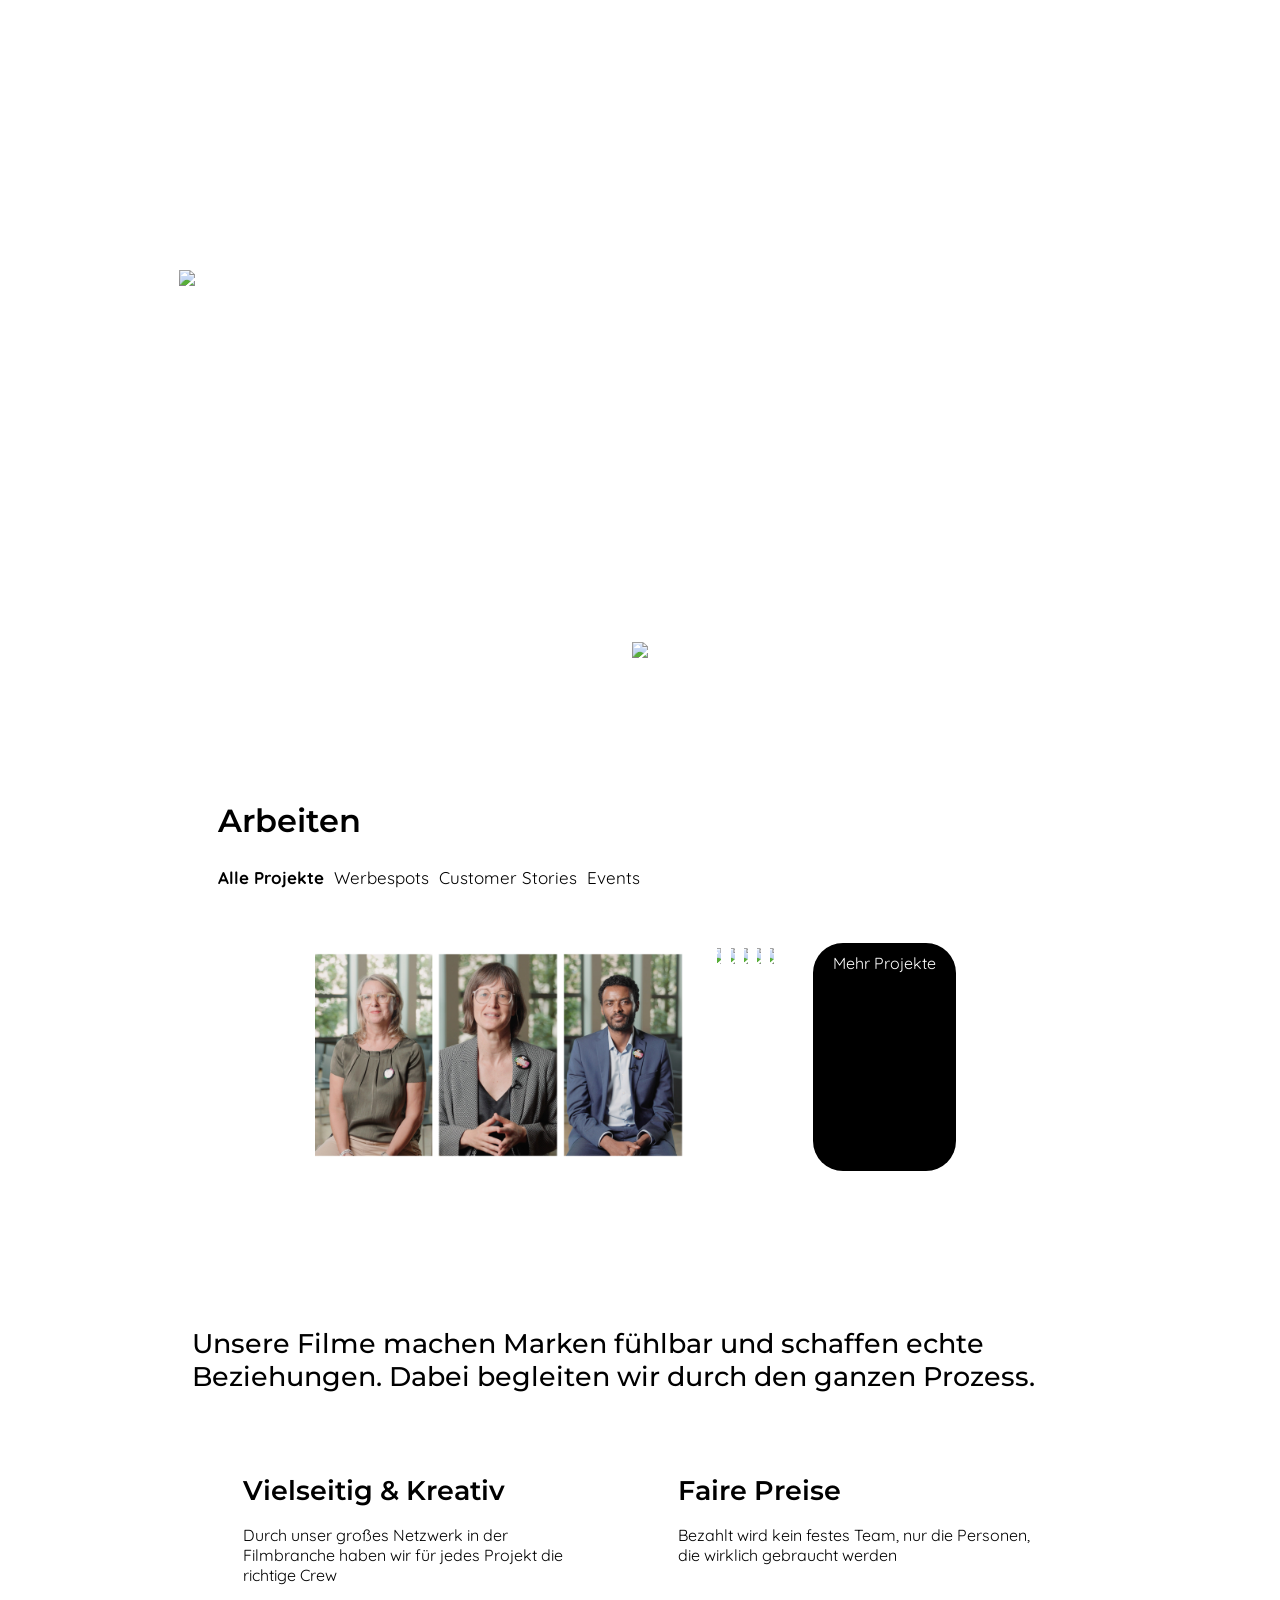
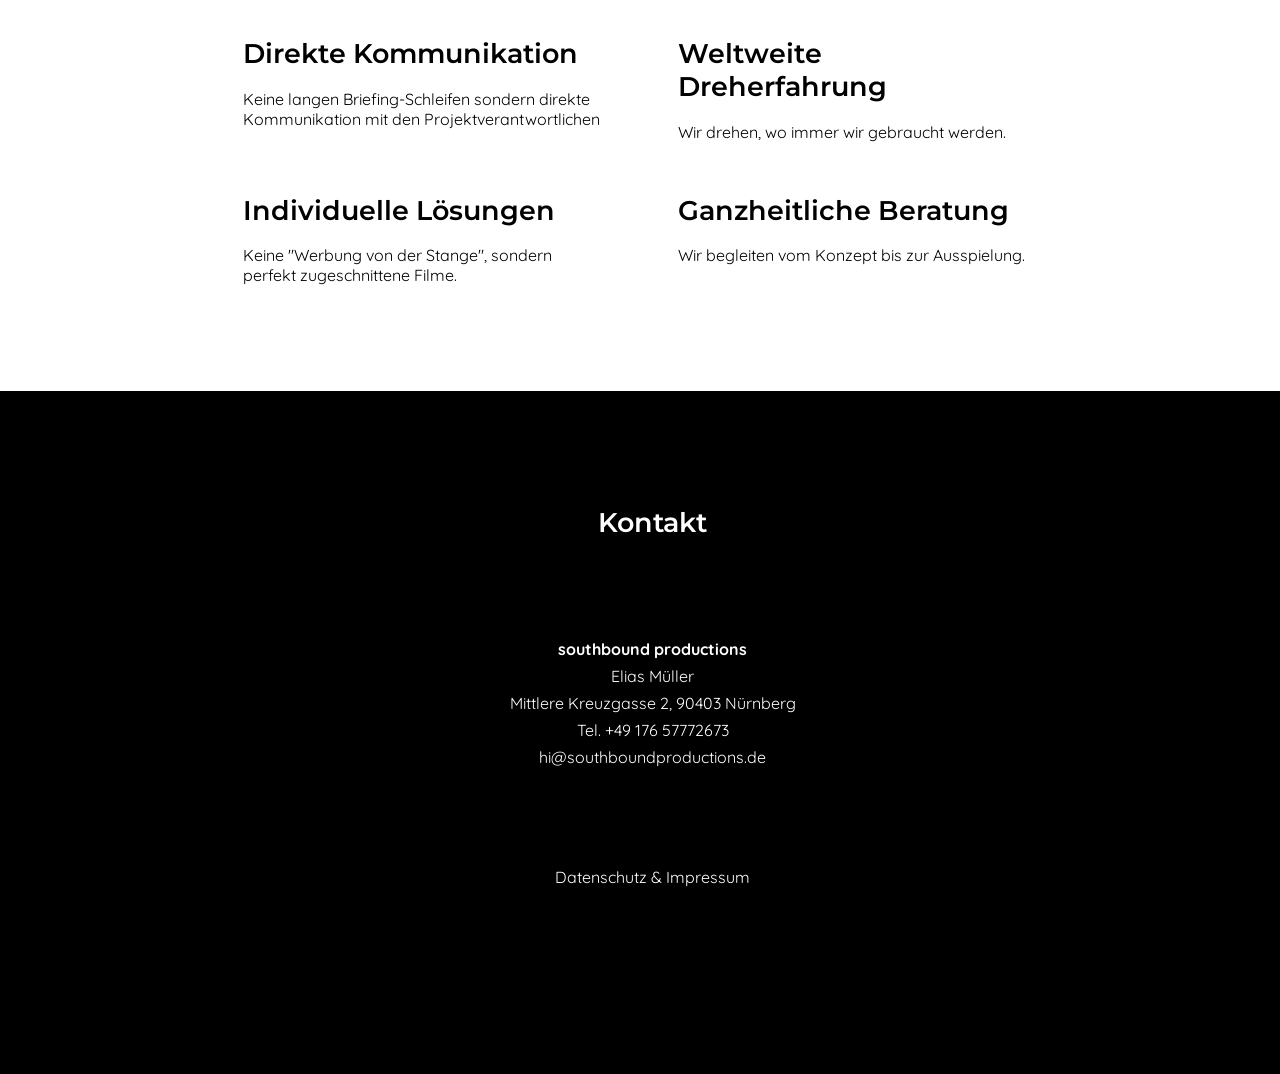
==== index.html @ 2eaac45c "Add files via upload" ====
<!DOCTYPE html>
<html>

<head>
	<meta charset="utf-8">
    <meta name="viewport" content="width=device-width, initial-scale=1.0">
    
	<title>southbound productions</title>
    
    <link rel="icon" href="logoschwarz.png">
    
    <link rel="preconnect" href="https://fonts.googleapis.com">
    <link rel="preconnect" href="https://fonts.gstatic.com" crossorigin>
    <link href="https://fonts.googleapis.com/css2?family=Lato:ital,wght@0,100;0,300;0,400;0,700;0,900;1,100;1,300;1,400;1,700;1,900&display=swap" rel="stylesheet">
    
    <link rel="preconnect" href="https://fonts.googleapis.com">
    <link rel="preconnect" href="https://fonts.gstatic.com" crossorigin>
    <link href="https://fonts.googleapis.com/css2?family=Quicksand:wght@300;400;500;600;700&display=swap" rel="stylesheet">
    
    <link rel="preconnect" href="https://fonts.googleapis.com">
    <link rel="preconnect" href="https://fonts.gstatic.com" crossorigin>
    <link href="https://fonts.googleapis.com/css2?family=Montserrat:ital,wght@0,100;0,200;0,300;0,400;0,500;0,600;0,700;0,800;0,900;1,100;1,200;1,300;1,400;1,500;1,600;1,700;1,800;1,900&display=swap" rel="stylesheet">
    
	<link rel="stylesheet" href="style4.css">

</head>

<body>
    <video autoplay muted loop playsinline poster="video-poster.jpg" id="myVideo">
        <source src="showreel_website_2025_V2.mp4" type="video/mp4">
    </video>
    <img src="southbound-logo-horizontal_w_bg_t.png" id="logo">
    <div class="claim"><h1 class="claim1">Wir machen keine Werbung.</h1><h1 class="claim2">Wir verbinden.</h1></div>
    <a href="#scrollto">
        <div class="scrolldown">
            <p4>Scroll down</p4>
<!--        
            <video autoplay muted loop id="pfeil">
                <source src="pfeil_animation.mov" type="video/mov">
            </video>
-->     <div class="pfeilcontainer">
            <img src="pfeil.png" id="pfeil">
        </div>
        </div>
    </a>
<!--
    <div class="navigation">

            <p1>About</p1> 

            <p2>Work</p2>

            <p2>Blog</p2> 

            <p3>Contact</p3>
    </div>
-->

    <div class="box">
          <div class="website-content" id="scrollto">
<!--        <div class="claimextended">
            <h1 class="intro1">Wir glauben an Bilder, die etwas auslösen. An Filme, die nicht erklären, sondern spürbar machen, was eine Marke besonders macht.</h1>
            <h1 class="intro2">Keine grellen Werbeversprechen – sondern ehrliches Storytelling. Reduziert. Klar. Emotional.</h1>
        </div>-->
<!--        <div class="about">
            <h1>Über Mich </h1>
            <div class="anfangsbild">
                <img src="me--5.jpg" id="ich-anfang">
            </div>
            <div class="vorstellung">
                <img src="me.jpg" id="ich1">
                <img src="me-2.jpg" id="ich2">
                <img src="me-3.jpg" id="ich3">
                <img src="me-4.jpg" id="ich4">
                <img src="me-5.jpg" id="ich5">
                <img src="me-6.jpg" id="ich6">
                <img src="me-7.jpg" id="ich7">
                <img src="me--2.jpg" id="ich-2">
                <img src="me--3.jpg" id="ich-3">
                <img src="me--4.jpg" id="ich-4">
                <img src="me--5.jpg" id="ich-5">
                <div class="vorstellungstext">
                    <p20>Hi, ich bin Elias! </p20>
                    <!--<p>Ich bin ein freiberuflicher Kameramann und Filmproduzent aus dem Raum Nürnberg und studiere aktuell Film an der TH Nürnberg Fakultät Design.</p>
                    <p20>Ich bin Filmstudent an der Fakultät Design der TH Nürnberg. Dort studiere ich aktuell im fünften Semester und habe neben Film auch die Fächer Cast (Webcontent), Fotografie, Typografie und Interaktionsdesign belegt.</p20>
                    <p20>Neben einigen Kino- und Fernsehfilmen war ich bereits an vielen Werbefilmproduktionen und an einem Dokumentarfilm als Kameramann, Cutter und Produzent tätig.</p20>
                    <!--<p>Wenn du mehr über mich wissen willst, lies doch <a href="blog.html"><em>meinen Blog!</em></a></p>
                </div>

            </div>
        </div>-->
        <div class="work">
            <h1>Arbeiten</h1>
        </div>
        <div class="navconatiner">
            <div class="worknav">
                <div class="worklink"> <a href="index_more.html#scrollto"><em>Alle Projekte</em></a> </div>
                <div class="worklink"> <a href="index_werbefilm.html#scrollto">Werbespots</a> </div>
                <div class="worklink"> <a href="index_dokumentarfilm.html#scrollto">Customer Stories</a> </div>
                <div class="worklink"> <a href="index_spielfilm.html#scrollto">Events</a> </div>
            </div>
        </div>
        <div class="workwer" id="gohere">
            <a href="subpage_ihkwahlspot.html" id="tile">
                <figure class="figurefx pushup">
                    <img src="ihk1.jpg" id="thumbnail">
                    <figcaption>IHK Wahlspot 2024</figcaption>
                </figure>
            </a>
            <a href="subpage_ironman2022.html" id="tile">
                <figure class="figurefx pushup">
                    <img src="imc2.jpg" id="thumbnail">
                    <figcaption>Ironman Triathlon</figcaption>
                </figure>
            </a>
            <a href="subpage_minibar.html" id="tile">
                <figure class="figurefx pushup">
                    <img src="minibar-erlangen-cover.jpg" id="thumbnail">
                    <figcaption>Minibar Erlangen</figcaption>
                </figure>
            </a>
            <!--<a href="subpage_dreischuesse.html" id="tile">
                <figure class="figurefx pushup">
                    <img src="3s-still-02.jpg" id="thumbnail">
                    <figcaption>Hexagon Maestro Launch</figcaption>
                </figure>
            </a>-->
            <a href="subpage_gridlessnairobi.html" id="tile">
                <figure class="figurefx pushup">
                    <img src="gn5.jpg" id="thumbnail">
                    <figcaption>Stillmark - Gridless Nairobi</figcaption>
                </figure>
            </a>
            <a href="subpage_pax8.html" id="tile">
                <figure class="figurefx pushup">
                    <img src="pbb4.jpg" id="thumbnail">
                    <figcaption>Pax8 Beyond</figcaption>
                </figure>
            </a>
            <a href="subpage_marathonfrankfurt.html" id="tile">
                <figure class="figurefx pushup">
                    <img src="fra-01.jpg" id="thumbnail">
                    <figcaption>Marathon Frankfurt</figcaption>
                </figure>
            </a>
            <a href="index_more.html#more" id="morework">
                <p20>Mehr Projekte</p20>
        
        </a>
            <!--<a href="subpage_kfz.html" id="tile">
                <figure class="figurefx pushup">
                    <img src="Kfz_04.jpg" id="thumbnail">
                    <figcaption>Markus Sinka KFZ</figcaption>
                </figure>
            </a>
            <a href="subpage_bosch.html" id="tile">
                <figure class="figurefx pushup">
                    <img src="pcq2.jpg" id="thumbnail">
                    <figcaption>Bosch - Welcome Home</figcaption>
                </figure>
            </a>
            <a href="subpage_dell.html" id="tile">
                <figure class="figurefx pushup">
                    <img src="ihk1.jpg" id="thumbnail">
                    <figcaption>DELL Technologies</figcaption>
                </figure>
            </a>
            <a href="subpage_vossloh.html" id="tile">
                <figure class="figurefx pushup">
                    <img src="mfs1.jpg" id="thumbnail">
                    <figcaption>Vossloh x FTIA</figcaption>
                </figure>
            </a>-->
        </div>
        <h1 class="intro1">Unsere Filme machen Marken fühlbar und schaffen echte Beziehungen. Dabei begleiten wir durch den ganzen Prozess.</h1>
        <div class=vorteile>
            <div class="vorteil">
                <h1 class="vorteilheader">Vielseitig & Kreativ</h1>
                <p class="vorteiltext">Durch unser großes Netzwerk in der Filmbranche haben wir für jedes Projekt die richtige Crew</p>
            </div>
            <div class="vorteil">
                <h1 class="vorteilheader">Faire Preise</h1>
                <p class="vorteiltext">Bezahlt wird kein festes Team, nur die Personen, die wirklich gebraucht werden</p>
            </div>
            <div class="vorteil">
                <h1 class="vorteilheader">Direkte Kommunikation</h1>
                <p class="vorteiltext">Keine langen Briefing-Schleifen sondern direkte Kommunikation mit den Projektverantwortlichen</p>
            </div>
            <div class="vorteil">
                <h1 class="vorteilheader">Weltweite Dreherfahrung</h1>
                <p class="vorteiltext">Wir drehen, wo immer wir gebraucht werden.</p>
            </div>
            <div class="vorteil">
                <h1 class="vorteilheader">Individuelle Lösungen</h1>
                <p class="vorteiltext">Keine "Werbung von der Stange", sondern perfekt zugeschnittene Filme.</p>
            </div>
            <div class="vorteil">
                <h1 class="vorteilheader">Ganzheitliche Beratung</h1>
                <p class="vorteiltext">Wir begleiten vom Konzept bis zur Ausspielung.</p>
            </div>
        </div>


    <!--<div class="about">
            <h1>Über Mich </h1>
            <div class="anfangsbild">
                <img src="me--5.jpg" id="ich-anfang">
            </div>
            <div class="vorstellung">
                <img src="me.jpg" id="ich1">
                <img src="me-2.jpg" id="ich2">
                <img src="me-3.jpg" id="ich3">
                <img src="me-4.jpg" id="ich4">
                <img src="me-5.jpg" id="ich5">
                <img src="me-6.jpg" id="ich6">
                <img src="me-7.jpg" id="ich7">
                <img src="me--2.jpg" id="ich-2">
                <img src="me--3.jpg" id="ich-3">
                <img src="me--4.jpg" id="ich-4">
                <img src="me--5.jpg" id="ich-5">
                <div class="vorstellungstext">
                    <p20>Hi, ich bin Elias! </p20>
                    <p>Ich bin Kameramann und Produzent – und vor allem jemand, der Geschichten in Bildern sucht. Seit etwa sieben Jahren arbeite ich an Projekten unterschiedlichster Größe. 
                    <p>Was mich dabei besonders fasziniert, ist der Blick für das Ganze: Ein Bild, so schön es auch sein mag, bleibt wirkungslos, wenn es nicht im Zusammenspiel mit Licht, Ton und Produktion aufgeht. Meine Arbeit ist daher stets von dem Anspruch getragen, all diese Elemente zu einem stimmigen Ganzen zu verbinden – ob im Werbefilm, im Musikvideo oder in einer szenischen oder dokumentarischen Erzählung.</p>
                    <!--<p20>Neben einigen Kino- und Fernsehfilmen war ich bereits an vielen Werbefilmproduktionen und an einem Dokumentarfilm als Kameramann, Cutter und Produzent tätig.</p20>
                    <p>Wenn du mehr über mich wissen willst, lies doch <a href="blog.html"><em>meinen Blog!</em></a></p>
                </div>

            </div>
        </div>-->
    </div>
<footer>
<div class="contact">
    <div class="contactheader">
    <h8>Kontakt</h8>
    </div>
    <div class="address">
 <!--   <h2>Adresse</h2> -->
        <p6><em>southbound productions</em></p6>
        <p7>Elias Müller</p7>
        <p7>Mittlere Kreuzgasse 2, 90403 Nürnberg</p7>
        <a href="tel:+49 176 57772673" id="mailto">Tel. +49 176 57772673</a>
        <a href="mailto:hi@southboundproductions.de" id="mailto">hi@southboundproductions.de</a>
    </div>
    <div class="address">
        <a href="subpage_impressumdatenschutz.html" id="mailto">Datenschutz & Impressum</a>
    </div>
</div>
</footer>
</body>
</html>
---- style4.css ----
html {
    scroll-behavior: smooth;
}





/*Allgemeine Regeln*/


.website-content {
    background-color: white;
    font-family: 'Quicksand', sans-serif;
    color: black;
    padding: 0px;
    padding-bottom: 0px;
}

@media screen and (max-width: 425px){
    .website-content {
        background-color: white;
        max-width:95vw;
        margin-left: auto;
        margin-right: auto;
    }
    #ich1 {
    max-width: 0%;
    margin-right: 0vh;
}
    #ich2 {
    max-width: 0%;
    margin-right: 0vh;
}
    #ich3 {
    max-width: 0%;
    margin-right: 0vh;
}
    #ich4 {
    max-width: 0%;
    margin-right: 0vh;
}
    #ich5 {
    max-width: 0%;
    margin-right: 0vh;
}
    #ich6 {
    max-width: 0%;
    margin-right: 0vh;
}
    #ich7 {
    max-width: 0%;
    margin-right: 0vh;
}
    #ich-2 {
    max-width: 0%;
    margin-right: 0vh;
}
    #ich-3 {
    max-width: 0%;
    margin-right: 0vh;
}
    #ich-4 {
    max-width: 0%;
    margin-right: 0vh;
}
    #ich-5 {
    max-width: 0%;
    margin-right: 0vh;
}
    #ich-anfang {
    max-width: 90%;
    margin-right: 0vh;
}
    .vorstellungstext {
        font-size: 15px;
    }
    .worknav {
        font-size: 15px;
}
    p20 {
        font-size: 15px;
    }
    .claim1, .claim2 {
    font-size: 1.7vh; 
    padding-top: 5vh;
}
    .claim2 {
        padding-bottom: 30vh;
}
    /*#myVideo {
        max-height: 190vw;
    }
    #logo {
        margin-top: 70vw;
        margin-bottom: 30vw;
    }*/
    
}

#morework {
    border-radius: 30px;
    padding: 10px;
    padding-left: 20px;
    padding-right: 20px;
    margin: 30px;
    background-color: black;
    color: white;
}

.subheading{
        padding-bottom: 1.75vh;
}

#example1 {
    display: flex;
    flex-direction: row;
    margin: px;
    border: px;
    padding: px;
    margin-top: 3vw;
}


.sub{
    width: 100%;
    display: flex;
    flex-direction: column;
    justify-content: center;
    margin: 3vw;
    margin-right: -0vw;
    z-index: 1;
}

.sub2{
    width: 100%;
    display: flex;
    flex-direction: column;
    justify-content: center;
    margin: 3vw;
    z-index: 1;
}

@media screen and (min-width: 426px){
    .website-content {
        max-width: 90vw;
        margin-left: auto;
        margin-right: auto;
    }
    #ich1 {
    max-width: 0%;
    margin-right: 0vh;
}
    #ich2 {
    max-width: 0%;
    margin-right: 0vh;
}
    #ich3 {
    max-width: 0%;
    margin-right: 0vh;
}
    #ich4 {
    max-width: 0%;
    margin-right: 0vh;
}
    #ich5 {
    max-width: 0%;
    margin-right: 0vh;
}
    #ich6 {
    max-width: 0%;
    margin-right: 0vh;
}
    #ich7 {
    max-width: 0%;
    margin-right: 0vh;
}
    #ich-2 {
    max-width: 0%;
    margin-right: 0vh;
}
    #ich-3 {
    max-width: 0%;
    margin-right: 0vh;
}
    #ich-4 {
    max-width: 0%;
    margin-right: 0vh;
}
    #ich-5 {
    max-width: 0%;
    margin-right: 0vh;
}
    #ich-anfang {
    max-width: 90%;
    margin-right: 0vh;
}
    #ich-anfang-2 {
    max-width: 0%;
    margin-right: 0vh;
}
    .vorstellungstext {
        font-size: 16px;
    }
.worknav {
    font-size: 16px;
}
    /*#myVideo {
        max-height: 190vw;
    }
    #logo {
        margin-top: 70vw;
        margin-bottom: 30vw;
    }*/

.claim1, .claim2 {
    font-size: 1.5vh;
    padding-top: 5vh;
}
}

@media screen and (min-width: 550px){
    .website-content {
        max-width: 85vw;
        margin-left: auto;
        margin-right: auto;
    }
    #ich1 {
    max-width: 0%;
    margin-right: 0vh;
}
    #ich2 {
    max-width: 0%;
    margin-right: 0vh;
}
    #ich3 {
    max-width: 0%;
    margin-right: 0vh;
}
    #ich4 {
    max-width: 0%;
    margin-right: 0vh;
}
    #ich5 {
    max-width: 40%;
    margin-right: 2vh;
}
    #ich6 {
    max-width: 0%;
    margin-right: 0vh;
}
    #ich7 {
    max-width: 0%;
    margin-right: 0vh;
}
    #ich-2 {
    max-width: 0%;
    margin-right: 0vh;
}
    #ich-3 {
    max-width: 0%;
    margin-right: 0vh;
}
    #ich-4 {
    max-width: 0%;
    margin-right: 0vh;
}
    #ich-5 {
    max-width: 0%;
    margin-right: 0vh;
}
    #ich-anfang {
    max-width: 0%;
    margin-right: 0vh;
}
    #ich-anfang-2 {
    max-width: 0%;
    margin-right: 0vh;
}
    .vorstellungstext {
        font-size: 16px;
    }
.worknav {
    font-size: 16px;
}
    .claim1, .claim2 {
    font-size: 2vh;
    padding-top: 4vh;
}
    /*#myVideo {
        max-height: 190vw;
    }
    #logo {
        margin-top: 60vw;
        margin-bottom: 30vw;
    }
    #myVideo {
        height: 96vh;
        width:100vw;
        
        /*width: 100vw;
        height: 100vh;
    }
    #logo {
        margin-top: 30vh;
        margin-bottom: 30vh;
    }*/
}

@media screen and (min-width: 650px){
    .website-content {
        max-width: 85vw;
        margin-left: auto;
        margin-right: auto;
    }
#ich1 {
    max-width: 0%;
    margin-right: 0vh;
}
    #ich2 {
    max-width: 40%;
    margin-right: 2vh;
}
    #ich3 {
    max-width: 0%;
    margin-right: 0vh;
}
    #ich4 {
    max-width: 0%;
    margin-right: 0vh;
}
    #ich5 {
    max-width: 0%;
    margin-right: 0vh;
}
    #ich6 {
    max-width: 0%;
    margin-right: 0vh;
}
    #ich7 {
    max-width: 0%;
    margin-right: 0vh;
}
    #ich-2 {
    max-width: 0%;
    margin-right: 0vh;
}
    #ich-3 {
    max-width: 0%;
    margin-right: 0vh;
}
    #ich-4 {
    max-width: 0%;
    margin-right: 0vh;
}
    #ich-5 {
    max-width: 0%;
    margin-right: 0vh;
}
    #ich-anfang {
    max-width: 0%;
    margin-right: 0vh;
}
    #ich-anfang-2 {
    max-width: 0%;
    margin-right: 0vh;
}
    .vorstellungstext {
        font-size: 17px;
    }
    .worknav {
    font-size: 17px;
}
    .claim1, .claim2 {
    font-size: 2.5vh;
    padding-top: 3.5vh;
}
    /*#myVideo {
        max-height: 190vw;
    }
    #logo {
        margin-top: 50vw;
        margin-bottom: 25vw;
    }*/
}

@media screen and (min-width: 750px){
    .website-content {
        max-width: 80vw;
        margin-left: auto;
        margin-right: auto;
    }
#ich1 {
    max-width: 40%;
    margin-right: 3vh;
}
    #ich2 {
    max-width: 0%;
    margin-right: 0vh;
}
    #ich3 {
    max-width: 0%;
    margin-right: 0vh;
}
    #ich4 {
    max-width: 0%;
    margin-right: 0vh;
}
    #ich5 {
    max-width: 0%;
    margin-right: 0vh;
}
    #ich6 {
    max-width: 0%;
    margin-right: 0vh;
}
    #ich7 {
    max-width: 0%;
    margin-right: 0vh;
}
    #ich-2 {
    max-width: 0%;
    margin-right: 0vh;
}
    #ich-3 {
    max-width: 0%;
    margin-right: 0vh;
}
    #ich-4 {
    max-width: 0%;
    margin-right: 0vh;
}
    #ich-5 {
    max-width: 0%;
    margin-right: 0vh;
}
    #ich-anfang {
    max-width: 0%;
    margin-right: 0vh;
}
    #ich-anfang-2 {
    max-width: 0%;
    margin-right: 0vh;
}
    .vorstellungstext {
        font-size: 17px;
    }
    .worknav {
    font-size: 17px;
}
    .claim1, .claim2 {
    font-size: 2.5vh; 
    padding-top: 3.5vh;
}
    /*#myVideo {
        max-height: 100vh;
    }
    #logo {
        margin-top: 40vw;
        margin-bottom: 20vw;
    }*/
}

@media screen and (min-width: 1050px){
    .website-content {
        max-width: 70vw;
        margin-left: auto;
        margin-right: auto;
    }
#ich1 {
    max-width: 35%;
    margin-right: 3vh;
}
    #ich2 {
    max-width: 0%;
    margin-right: 0vh;
}
    #ich3 {
    max-width: 0%;
    margin-right: 0vh;
}
    #ich4 {
    max-width: 0%;
    margin-right: 0vh;
}
    #ich5 {
    max-width: 0%;
    margin-right: 0vh;
}
    #ich6 {
    max-width: 0%;
    margin-right: 0vh;
}
    #ich7 {
    max-width: 0%;
    margin-right: 0vh;
}
    #ich-2 {
    max-width: 0%;
    margin-right: 0vh;
}
    #ich-3 {
    max-width: 0%;
    margin-right: 0vh;
}
    #ich-4 {
    max-width: 0%;
    margin-right: 0vh;
}
    #ich-5 {
    max-width: 0%;
    margin-right: 0vh;
}
    #ich-anfang {
    max-width: 0%;
    margin-right: 0vh;
}
    #ich-anfang-2 {
    max-width: 0%;
    margin-right: 0vh;
}
    .vorstellungstext {
        font-size: 17px;
    }
    .worknav {
    font-size: 17px;
}
    .claim1, .claim2 {
    font-size: 3.5vh;
    padding-top: 2vh;
    
}
    /*#myVideo {
        width: 100vw;
        height: 100vh;
    }
    #logo {
        margin-top: 15vh;
        margin-bottom: 15vh;
    }*/
}

@media screen and (min-width: 1300px){
    .website-content {
        max-width: 60vw;
        margin-left: auto;
        margin-right: auto;
    }
#ich1 {
    max-width: 0%;
    margin-right: 0vh;
}
    #ich2 {
    max-width: 0%;
    margin-right: 0vh;
}
    #ich3 {
    max-width: 0%;
    margin-right: 0vh;
}
    #ich4 {
    max-width: 0%;
    margin-right: 0vh;
}
    #ich5 {
    max-width: 0%;
    margin-right: 0vh;
}
    #ich6 {
    max-width: 0%;
    margin-right: 0vh;
}
    #ich7 {
    max-width: 0%;
    margin-right: 0vh;
}
    #ich-2 {
    max-width: 35%;
    margin-right: 3vh;
}
    #ich-3 {
    max-width: 0%;
    margin-right: 0vh;
}
    #ich-4 {
    max-width: 0%;
    margin-right: 0vh;
}
    #ich-5 {
    max-width: 0%;
    margin-right: 0vh;
}
    #ich-anfang {
    max-width: 0%;
    margin-right: 0vh;
}
    #ich-anfang-2 {
    max-width: 0%;
    margin-right: 0vh;
}
    .vorstellungstext {
        font-size: 17px;
    }
    .worknav {
    font-size: 17px;
}
    .claim1, .claim2 {
    font-size: 4vh;
    padding-top: 1vh;
}
}

@media screen and (min-width: 1550px){
    .website-content {
        max-width: 60vw;
        margin-left: auto;
        margin-right: auto;
    }
#ich1 {
    max-width: 0%;
    margin-right: 0vh;
}
    #ich2 {
    max-width: 0%;
    margin-right: 0vh;
}
    #ich3 {
    max-width: 0%;
    margin-right: 0vh;
}
    #ich4 {
    max-width: 0%;
    margin-right: 0vh;
}
    #ich5 {
    max-width: 0%;
    margin-right: 0vh;
}
    #ich6 {
    max-width: 0%;
    margin-right: 0vh;
}
    #ich7 {
    max-width: 0%;
    margin-right: 0vh;
}
    #ich-2 {
    max-width: 30%;
    margin-right: 3vh;
}
    #ich-3 {
    max-width: 0%;
    margin-right: 0vh;
}
    #ich-4 {
    max-width: 0%;
    margin-right: 0vh;
}
    #ich-5 {
    max-width: 0%;
    margin-right: 0vh;
}
    #ich-anfang {
    max-width: 0%;
    margin-right: 0vh;
}
    #ich-anfang-2 {
    max-width: 0%;
    margin-right: 0vh;
}
    .vorstellungstext {
        font-size: 17px;
    }
    .worknav {
    font-size: 17px;
}
    .claim1, .claim2 {
    font-size: 4vh; 
    padding-top: 1vh;
}
}

.box {
    background-color: white;
    padding-top: 5vh;

}
.about, .work, .contact, h2 {
    max-width: 100%;
    margin-left: auto;
    margin-right: auto;
    padding-left: 2vw;
    
}

.workstart, .workwer, .workdok, .workspi {
    max-width: 100%;
    margin-left: auto;
    margin-right: auto;
    padding-left: 2vw;
    padding-right: 2vw;
    display: flex;
    flex-direction:row;
    justify-content: center;
    flex-wrap: wrap;
    padding-bottom: 10vh;
}

h1 {
    font-family: 'Montserrat', sans-serif;
    font-weight: 600;
    padding-top: 2vh;
}

h2 {
    font-family: 'Montserrat', sans-serif;
}

h8 {
    font-family: 'Montserrat', sans-serif;
    font-size: 3vh;
    font-weight: 600;
    padding-top: 2vh;
}

a {
    text-decoration: none;
    color: black;
}

a:hover {
    opacity: 0.7;
    transition: 0.3s;
}

figure {
    padding: 0;
    border: 0;
    margin: 0;
}





/*Allgemeine Regeln - Spezielle Anpassungen*/



.workspi {
    justify-content: space-between;
}

.contactheader {
    text-align: center;
    padding-top: 10vh;
}




/*Title Screen*/

.claim {
    display: flex;
    flex-direction:row;
    justify-content: center;
    flex-wrap: wrap;
    text-align: center;
    color: white;
    margin-top: -7vh;
    
}

.claim1 {
    font-weight: 300;
    padding-right: 1vh;
}

/*.claim1, .claim2 {
    font-size: 4vh; 
}*/



.intro1, .intro2 {
    font-size: 3vh; 
    font-weight: 500;
    
}

.claimextended{
    padding-top: 5vh;
    padding-bottom: 7vh; 
}

.vorteile {
    max-width: 100%;
    margin-left: auto;
    margin-right: auto;
    padding-left: 0vw;
    padding-right: 0vw;
    display: flex;
    flex-direction:row;
    justify-content: center;
    flex-wrap: wrap;
    padding-bottom: 10vh;
    padding-top: 3vh; 
}

/*.vorteil {
    width: 40%; 
    padding-left: 3vw;
    padding-right: 3vw;
}*/

.vorteilheader {
    font-size:3vh;
}
.vorteiltext {
    
}

body {
    margin: 0px;
    background-color: white;
}

#logo {
    max-width: 70%;
    /*margin-top: 15vh;*/
    margin-left: 14vw;
}

#myVideo {
    /*width: 100vw;*/
    /*height: 100vh;*/
    object-fit: cover;
    position: fixed;
    left: 0;
    right: 0;
    top: 0;
    bottom: 0;
    z-index: -1;
    justify-content: center;
}

@media screen and (orientation:portrait) {
   #myVideo {
        height: 96vh;
        width:100vw;
        
        /*width: 100vw;
        height: 100vh;*/
    }
    #logo {
        margin-top: 30vh;
        margin-bottom: 0vh;
    }
    #tile {
        max-width: 100%;
        margin-bottom: -5vh;
}
    .vorteil {
        width: 90%;
    }
    .claim2 {
        padding-bottom: 30vh;
}
}
/* Landscape */
@media screen and (orientation:landscape) {
   #myVideo {
        height: 100vh;
        width:100vw;
        
        /*width: 100vw;
        height: 100vh;*/
    }
    #logo {
        margin-top: 30vh;
        margin-bottom: 0vh;
    }
    #tile {
    max-width: 50%;
}
    .vorteil {
        width: 40%; 
        padding-left: 3vw;
        padding-right: 3vw;
    }
    .claim2 {
        padding-bottom: 30vh;
}
}


p4 {
    display: block;
    margin: 1vh;
    margin-bottom: 4vh;
    margin
}





/*Scroll down Fade-In Animation*/

@keyframes scrolldown {
    0% {opacity: 0;}
    50% {opacity: 0;}
    100% {opacity: 1;}
}

.scrolldown {
    font-family: 'Quicksand', sans-serif;
    color: white;
    text-align: center;
    /*margin-top:15vh;*/
    animation-name: scrolldown;
    animation-duration: 3s;
}





/*Pfeil Animation*/

@keyframes pfeil {
    0% {margin-top: -2vh; margin-bottom: 6vh; height: 7px; padding-bottom: 3px}
    25% {margin-top: 0vh; margin-bottom: 4vh; height: 10px; padding-bottom: 0px}
    50% {margin-top: -2vh; margin-bottom: 6vh; height: 7px; padding-bottom: 3px}
    75% {margin-top: 0vh; margin-bottom: 4vh; height: 10px; padding-bottom: 0px}
    100% {margin-top: -2vh; margin-bottom: 6vh; height: 7px; padding-bottom: 3px}
}

#pfeil {
    position: relative;
    width: 18px;
    margin-top: -2vh;
    margin-bottom: 6vh;
    animation-name: pfeil;
    animation-delay: 1.5s;
    animation-duration: 4s;
    animation-iteration-count: infinite;
}

.pfeilcontainer {
    height: 50%
}





/*Über Mich*/

.about {
    padding-bottom: 10vh;
    margin-top: 7vh
}

.vorstellung {
    display: flex;
    align-items: flex-start;
    margin: 2vh;
}

.anfangsbild {
    display: flex;
    align-items: flex-start;
    margin: 2vh;
    margin-left: auto;
    margin-right: auto;
}

#ich-anfang {
    margin-left: auto;
    margin-right: auto;
}

#ich-anfang-2 {
    margin-left: auto;
    margin-right: auto;
}






/*Arbeiten-Navigation*/

.worknav {
    max-width: 100%;
    margin-left: auto;
    margin-right: auto;
    display: flex;
    padding: 2vw;
    position: -webkit-sticky; /* Safari */
    position: sticky;
    top: 0;
    margin-top: -20px;
    background-color: white;
    z-index: 150;
}

p5, .worklink {
    margin-right: 10px;
    color: black;
}

em {
    font-style: normal;
    font-weight: 1000;
}






/*Arbeiten*/

#thumbnail {
    max-width: 100%;
    padding: 5px;
    margin-left: -1vw;

}

#thumbnailright {
    max-width: 100%;
    padding: 5px;
    margin-left: 1vw;

}

.picture {
    max-width: 50%;
}

h10 {font-family: 'Montserrat', sans-serif;
/*    font-size: 25px;*/
    font-weight: 600;
    padding-top: vh;
    display: block}
h11 {font-family: 'Montserrat', sans-serif;
/*    font-size: 15px;*/
    font-weight: 250;
    padding-top: vh;
    display: block}
h12 {font-family: 'Montserrat', sans-serif;
/*    font-size: 12px;*/
    font-weight: 400;
    display: block}

#thumbnail:hover {
    opacity: 0.9;
    transition: 0.3s;
}

#plakat {
    max-width: 50%;
    padding: 15px;
    margin-right: -200px;
}

#movie {
    margin-right: -200px;
    max-width: 50%;
}

figcation {
    text-align: center;
}

/*#tile {
    max-width: 50%;
}*/

#moviefigcaption {
    max-width: 52%;
    text-align: center;
}





/*Worklink-Animation*/

.figurefx {
    max-width: 90%;
    width: auto;
    margin: 30px auto;
    display: block;
    position: relative;
    overflow: hidden;
}

.figurefx figcaption {
    position: absolute;
    text-align: center;
    background: white;
    padding: 15px;
    z-index: 100;
    width: 100%;
    max-height: 100%;
    transition: all 0.5s;
}

.pushup img{
    transition: all 0.5s;
    
}

.pushup:hover img{
    transform: translate3d(0, -20px, 0);
    opacity: 0.5;
}

.pushup:hover figcaption{
    transform: translate3d(0, -100%, 0);
}





/*Kontakt*/

footer {
    background-color: black;
    color: white;
    font-family: 'Quicksand', sans-serif;
    padding: 25px;
    padding-bottom: 15vh;
}

.contact {
    padding-bottom: 5vh;
}

.address {
    text-align: center;
    margin-top: 100px
}

p6 {
    font-weight: 500;
    margin-top: 10px;
    
}

p7 {
    display: block;
    margin: 7px;
}

#mailto {
    color: white;
    display: block;
    margin: 7px;
}



/*-----Subpages-----*/

.goback {
    font-family: 'Quicksand', sans-serif;
    color: black;
    margin-left: 8vh;
    margin-top: -8vh;
    position: absolute;
    font-size: 20px;
}

.sublogo {
    max-width: 20vw;
    margin-left: auto;
    margin-right: auto;
}

#subpagelogo {
    max-width: 100%;
    margin-top: 5vh;}

h3, h4, h5 {
    font-family: 'Montserrat', sans-serif;
    font-weight: 600;
    margin: 0;
}

h3 {
    font-size: 25px;
}

h4 {
    font-size: 60px;
    margin-bottom: 5vh
}

h5 {
    font-size: 2vw;
    margin-bottom: 5vh
}

p8 {
    font-size: 20px
}

@keyframes start {
    0% {opacity: 0}
    100% {opacity: 1}
}

.mercedeswork {
    margin-top: 15vh;
    animation-name: start;
    animation-duration: 0.5s;
}

.subpagemainfigure, .credits {
    max-width: 99%;
    margin-left: auto;
    margin-right: auto;
    margin-bottom: 5vh;
    
}

.subpagetext {
    max-width: 70%;
    margin-left: auto;
    margin-right: auto;
    text-align: justify;
    margin-bottom: 10vh;
}

.credits {
    max-width: 70%;
    display: flex;
    flex-direction: row;
    justify-content: space-around;
    margin-bottom: 8vh;
}

.overcolumn {
    
}

.column, .column2 {
    display: flex;
    flex-direction: column;
    align-items: center;
}

.column2 {
    margin-top: 3vh;
}

.btsbilder {
    display: flex;
    flex-direction: row;
    max-width: 90%;
    margin-left: auto;
    margin-right: auto;
    justify-content: space-between;
    margin-bottom: 5vh;
}

#subpagesmallfigure {
    max-width: 31%;
    margin: 0;
}

p9 {
    color: white;
}




/*-----Blog-----*/

p2 {
    font-weight: 400;
    font-style: italic;
    padding-bottom: 20px;
}

#blogheader {
    margin-bottom: 7px;
}

.blogeintrag {
    margin-top: 50px;
}
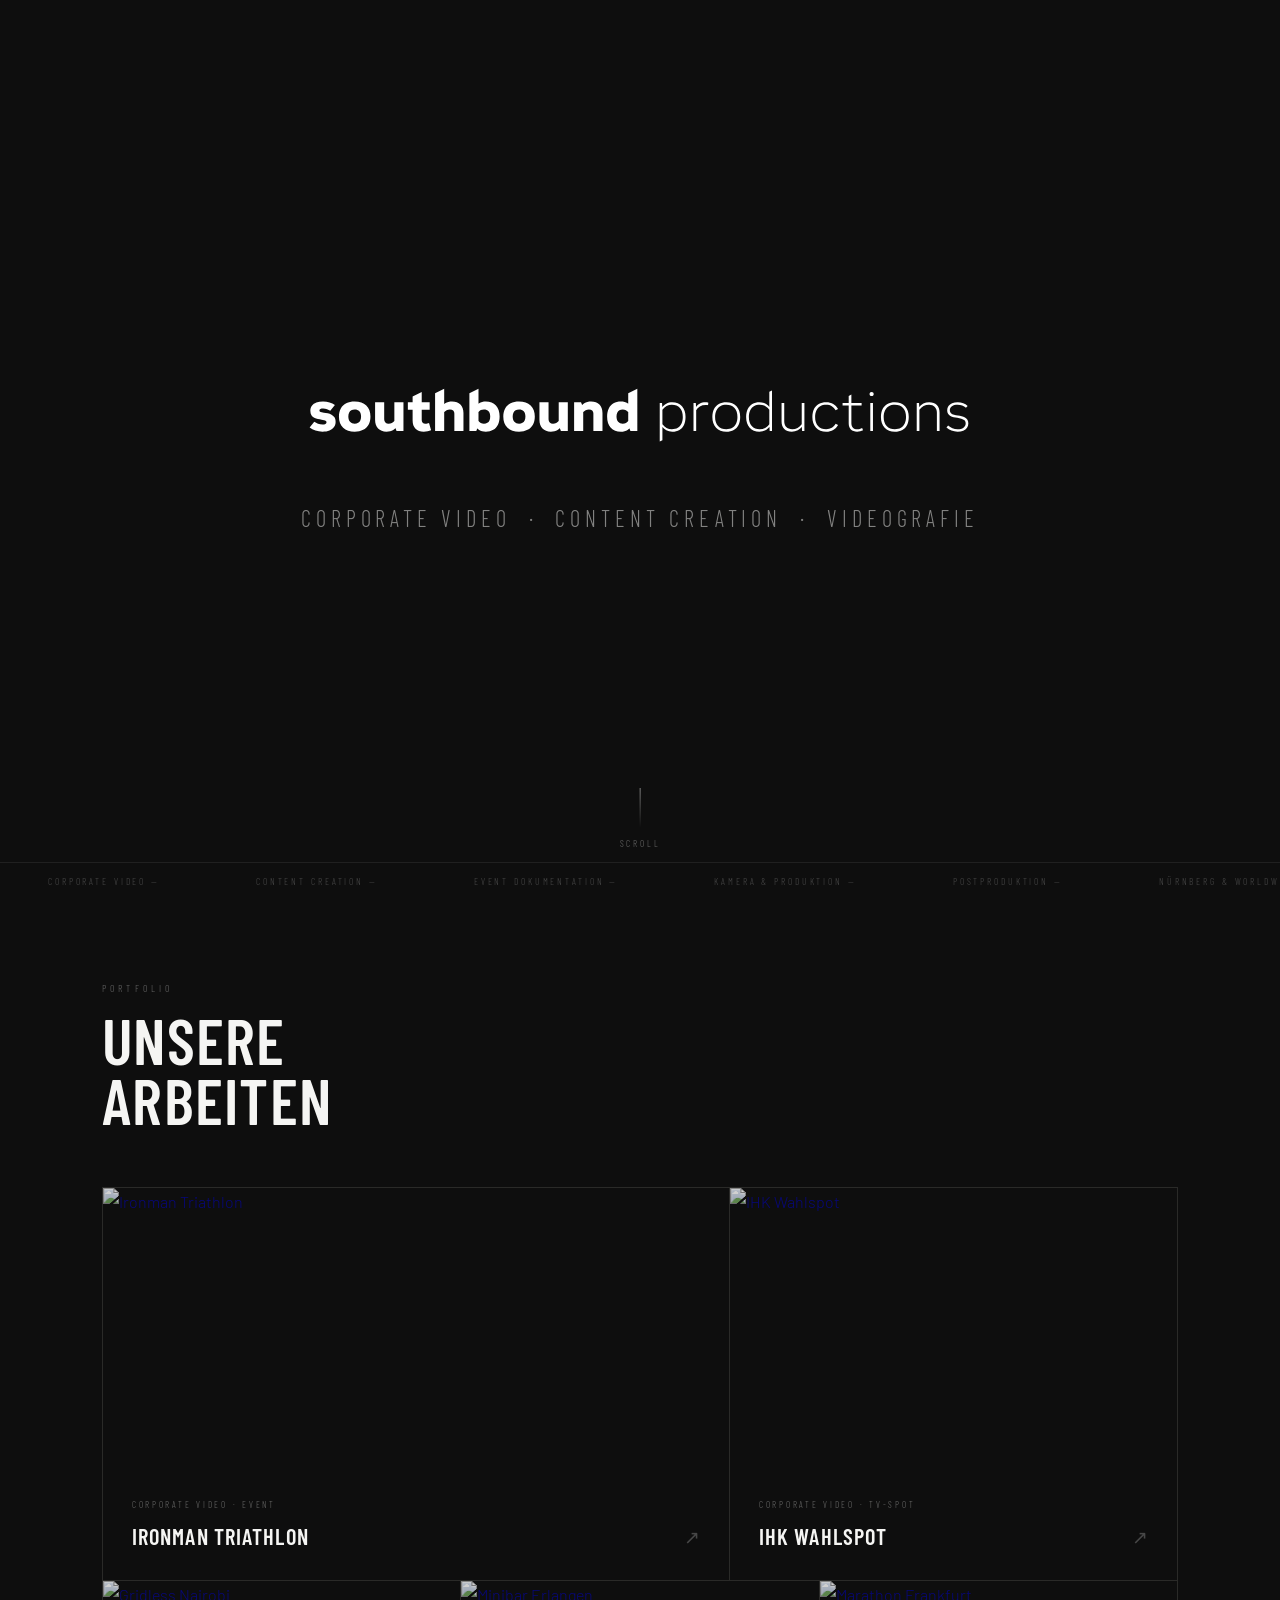
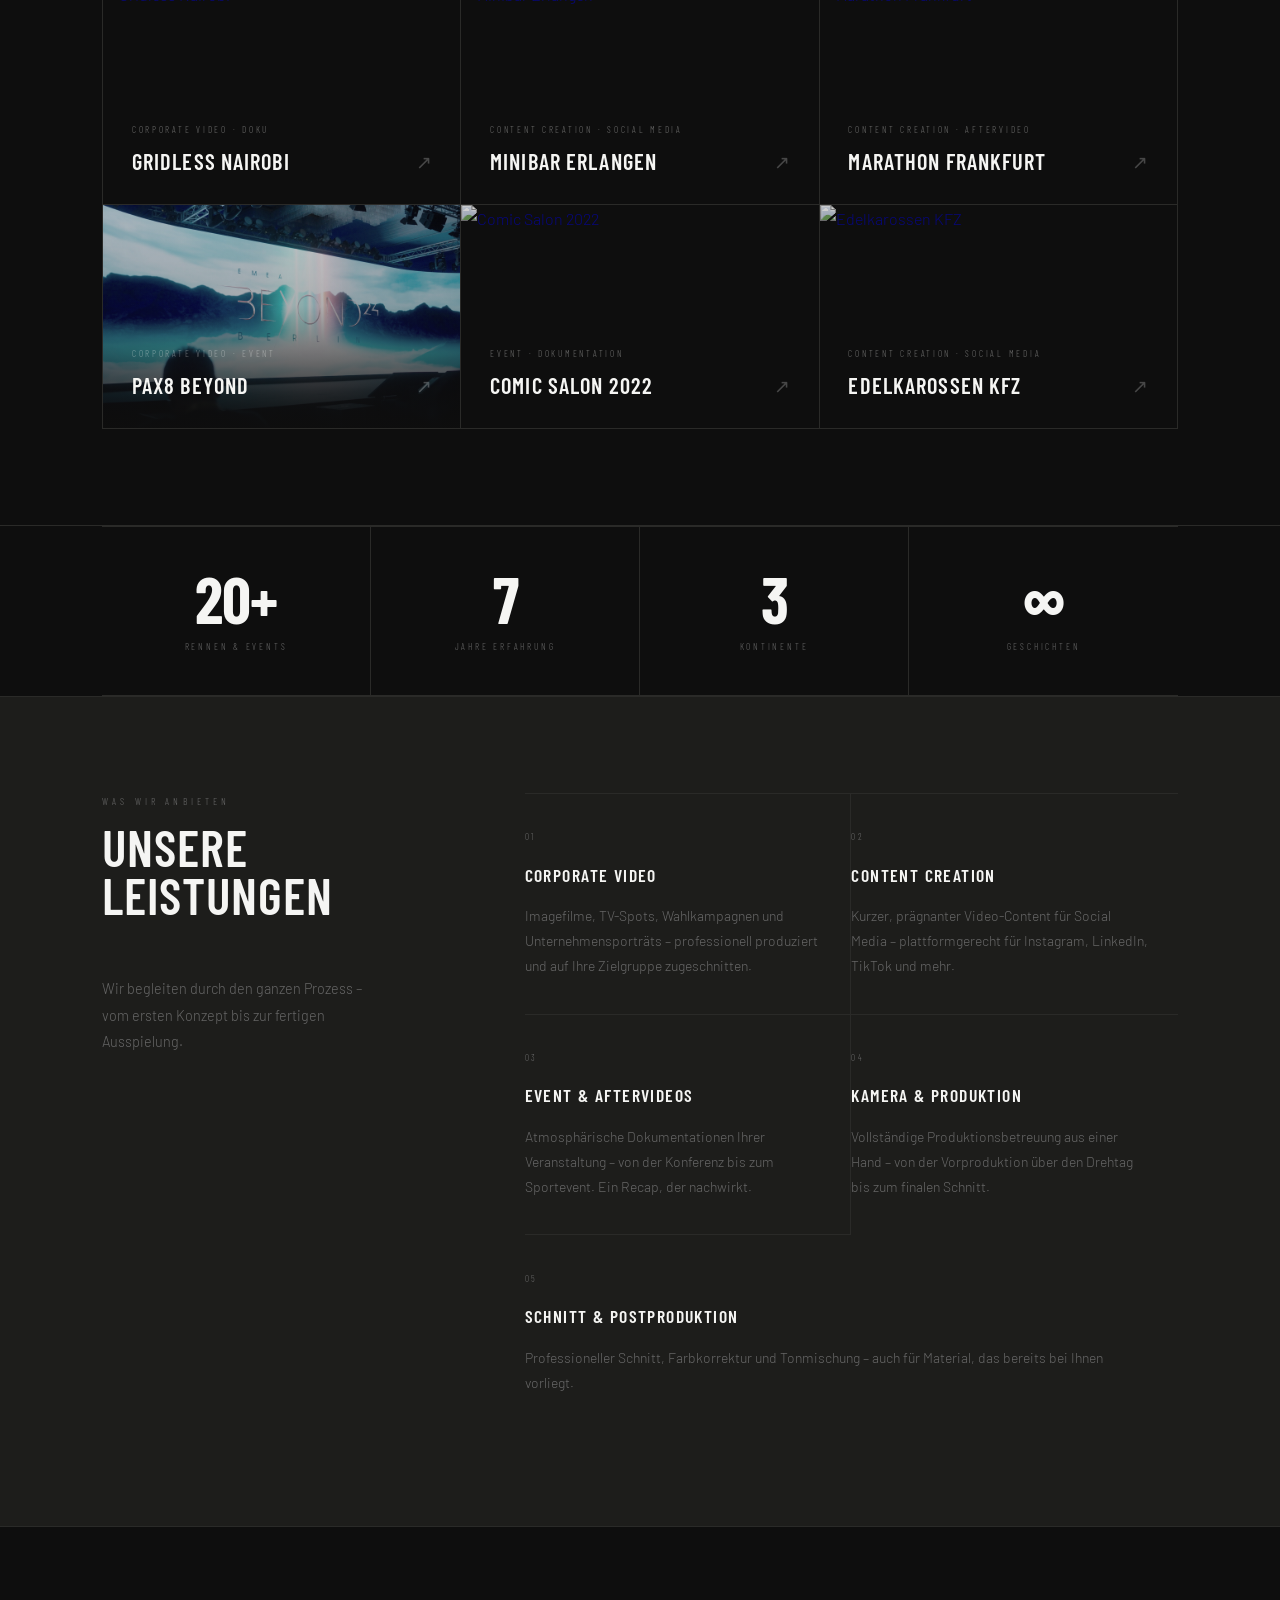
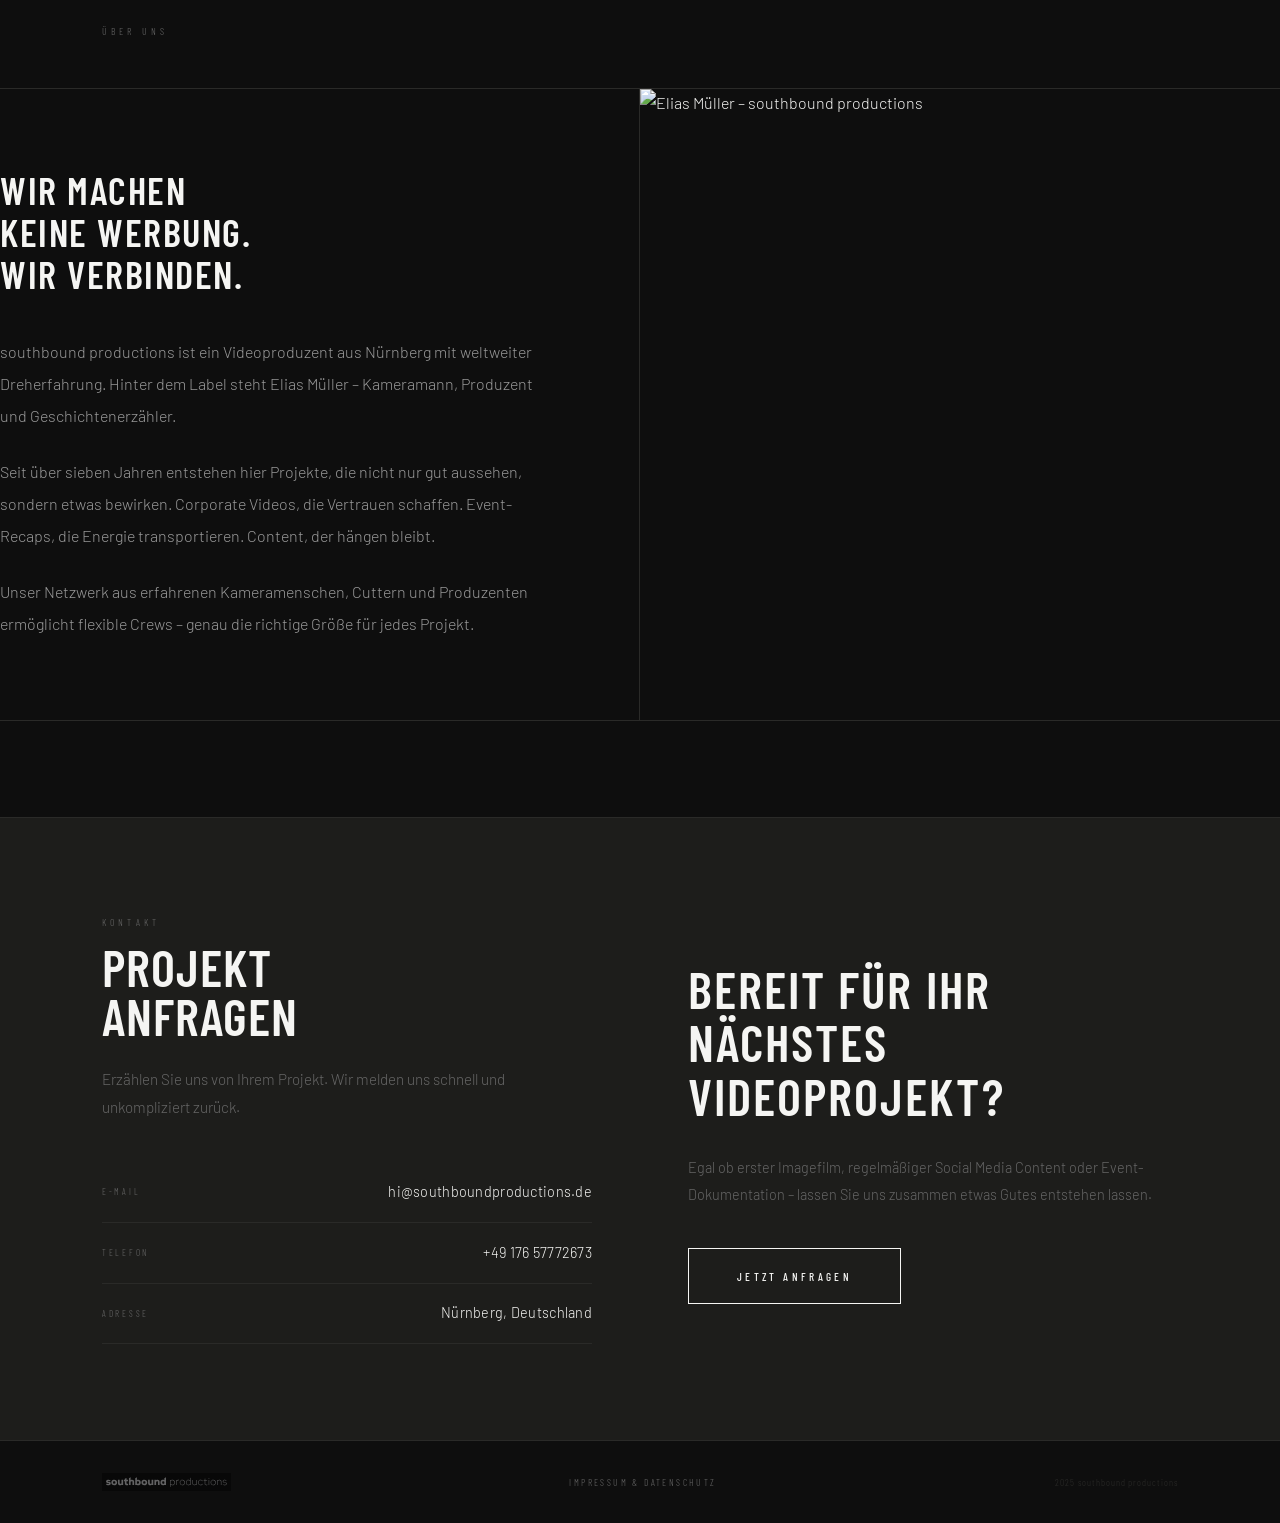
==== commit d44a8ae2: "Add files via upload" ====
--- a/index.html
+++ b/index.html
@@ -1,253 +1,438 @@
-<!DOCTYPE html>
-<html>
-
-<head>
-	<meta charset="utf-8">
-    <meta name="viewport" content="width=device-width, initial-scale=1.0">
-    
-	<title>southbound productions</title>
-    
-    <link rel="icon" href="logoschwarz.png">
-    
-    <link rel="preconnect" href="https://fonts.googleapis.com">
-    <link rel="preconnect" href="https://fonts.gstatic.com" crossorigin>
-    <link href="https://fonts.googleapis.com/css2?family=Lato:ital,wght@0,100;0,300;0,400;0,700;0,900;1,100;1,300;1,400;1,700;1,900&display=swap" rel="stylesheet">
-    
-    <link rel="preconnect" href="https://fonts.googleapis.com">
-    <link rel="preconnect" href="https://fonts.gstatic.com" crossorigin>
-    <link href="https://fonts.googleapis.com/css2?family=Quicksand:wght@300;400;500;600;700&display=swap" rel="stylesheet">
-    
-    <link rel="preconnect" href="https://fonts.googleapis.com">
-    <link rel="preconnect" href="https://fonts.gstatic.com" crossorigin>
-    <link href="https://fonts.googleapis.com/css2?family=Montserrat:ital,wght@0,100;0,200;0,300;0,400;0,500;0,600;0,700;0,800;0,900;1,100;1,200;1,300;1,400;1,500;1,600;1,700;1,800;1,900&display=swap" rel="stylesheet">
-    
-	<link rel="stylesheet" href="style4.css">
-
-</head>
-
-<body>
-    <video autoplay muted loop playsinline poster="video-poster.jpg" id="myVideo">
-        <source src="showreel_website_2025_V2.mp4" type="video/mp4">
-    </video>
-    <img src="southbound-logo-horizontal_w_bg_t.png" id="logo">
-    <div class="claim"><h1 class="claim1">Wir machen keine Werbung.</h1><h1 class="claim2">Wir verbinden.</h1></div>
-    <a href="#scrollto">
-        <div class="scrolldown">
-            <p4>Scroll down</p4>
-<!--        
-            <video autoplay muted loop id="pfeil">
-                <source src="pfeil_animation.mov" type="video/mov">
-            </video>
--->     <div class="pfeilcontainer">
-            <img src="pfeil.png" id="pfeil">
-        </div>
-        </div>
-    </a>
-<!--
-    <div class="navigation">
-
-            <p1>About</p1> 
-
-            <p2>Work</p2>
-
-            <p2>Blog</p2> 
-
-            <p3>Contact</p3>
-    </div>
--->
-
-    <div class="box">
-          <div class="website-content" id="scrollto">
-<!--        <div class="claimextended">
-            <h1 class="intro1">Wir glauben an Bilder, die etwas auslösen. An Filme, die nicht erklären, sondern spürbar machen, was eine Marke besonders macht.</h1>
-            <h1 class="intro2">Keine grellen Werbeversprechen – sondern ehrliches Storytelling. Reduziert. Klar. Emotional.</h1>
-        </div>-->
-<!--        <div class="about">
-            <h1>Über Mich </h1>
-            <div class="anfangsbild">
-                <img src="me--5.jpg" id="ich-anfang">
-            </div>
-            <div class="vorstellung">
-                <img src="me.jpg" id="ich1">
-                <img src="me-2.jpg" id="ich2">
-                <img src="me-3.jpg" id="ich3">
-                <img src="me-4.jpg" id="ich4">
-                <img src="me-5.jpg" id="ich5">
-                <img src="me-6.jpg" id="ich6">
-                <img src="me-7.jpg" id="ich7">
-                <img src="me--2.jpg" id="ich-2">
-                <img src="me--3.jpg" id="ich-3">
-                <img src="me--4.jpg" id="ich-4">
-                <img src="me--5.jpg" id="ich-5">
-                <div class="vorstellungstext">
-                    <p20>Hi, ich bin Elias! </p20>
-                    <!--<p>Ich bin ein freiberuflicher Kameramann und Filmproduzent aus dem Raum Nürnberg und studiere aktuell Film an der TH Nürnberg Fakultät Design.</p>
-                    <p20>Ich bin Filmstudent an der Fakultät Design der TH Nürnberg. Dort studiere ich aktuell im fünften Semester und habe neben Film auch die Fächer Cast (Webcontent), Fotografie, Typografie und Interaktionsdesign belegt.</p20>
-                    <p20>Neben einigen Kino- und Fernsehfilmen war ich bereits an vielen Werbefilmproduktionen und an einem Dokumentarfilm als Kameramann, Cutter und Produzent tätig.</p20>
-                    <!--<p>Wenn du mehr über mich wissen willst, lies doch <a href="blog.html"><em>meinen Blog!</em></a></p>
-                </div>
-
-            </div>
-        </div>-->
-        <div class="work">
-            <h1>Arbeiten</h1>
-        </div>
-        <div class="navconatiner">
-            <div class="worknav">
-                <div class="worklink"> <a href="index_more.html#scrollto"><em>Alle Projekte</em></a> </div>
-                <div class="worklink"> <a href="index_werbefilm.html#scrollto">Werbespots</a> </div>
-                <div class="worklink"> <a href="index_dokumentarfilm.html#scrollto">Customer Stories</a> </div>
-                <div class="worklink"> <a href="index_spielfilm.html#scrollto">Events</a> </div>
-            </div>
-        </div>
-        <div class="workwer" id="gohere">
-            <a href="subpage_ihkwahlspot.html" id="tile">
-                <figure class="figurefx pushup">
-                    <img src="ihk1.jpg" id="thumbnail">
-                    <figcaption>IHK Wahlspot 2024</figcaption>
-                </figure>
-            </a>
-            <a href="subpage_ironman2022.html" id="tile">
-                <figure class="figurefx pushup">
-                    <img src="imc2.jpg" id="thumbnail">
-                    <figcaption>Ironman Triathlon</figcaption>
-                </figure>
-            </a>
-            <a href="subpage_minibar.html" id="tile">
-                <figure class="figurefx pushup">
-                    <img src="minibar-erlangen-cover.jpg" id="thumbnail">
-                    <figcaption>Minibar Erlangen</figcaption>
-                </figure>
-            </a>
-            <!--<a href="subpage_dreischuesse.html" id="tile">
-                <figure class="figurefx pushup">
-                    <img src="3s-still-02.jpg" id="thumbnail">
-                    <figcaption>Hexagon Maestro Launch</figcaption>
-                </figure>
-            </a>-->
-            <a href="subpage_gridlessnairobi.html" id="tile">
-                <figure class="figurefx pushup">
-                    <img src="gn5.jpg" id="thumbnail">
-                    <figcaption>Stillmark - Gridless Nairobi</figcaption>
-                </figure>
-            </a>
-            <a href="subpage_pax8.html" id="tile">
-                <figure class="figurefx pushup">
-                    <img src="pbb4.jpg" id="thumbnail">
-                    <figcaption>Pax8 Beyond</figcaption>
-                </figure>
-            </a>
-            <a href="subpage_marathonfrankfurt.html" id="tile">
-                <figure class="figurefx pushup">
-                    <img src="fra-01.jpg" id="thumbnail">
-                    <figcaption>Marathon Frankfurt</figcaption>
-                </figure>
-            </a>
-            <a href="index_more.html#more" id="morework">
-                <p20>Mehr Projekte</p20>
-        
-        </a>
-            <!--<a href="subpage_kfz.html" id="tile">
-                <figure class="figurefx pushup">
-                    <img src="Kfz_04.jpg" id="thumbnail">
-                    <figcaption>Markus Sinka KFZ</figcaption>
-                </figure>
-            </a>
-            <a href="subpage_bosch.html" id="tile">
-                <figure class="figurefx pushup">
-                    <img src="pcq2.jpg" id="thumbnail">
-                    <figcaption>Bosch - Welcome Home</figcaption>
-                </figure>
-            </a>
-            <a href="subpage_dell.html" id="tile">
-                <figure class="figurefx pushup">
-                    <img src="ihk1.jpg" id="thumbnail">
-                    <figcaption>DELL Technologies</figcaption>
-                </figure>
-            </a>
-            <a href="subpage_vossloh.html" id="tile">
-                <figure class="figurefx pushup">
-                    <img src="mfs1.jpg" id="thumbnail">
-                    <figcaption>Vossloh x FTIA</figcaption>
-                </figure>
-            </a>-->
-        </div>
-        <h1 class="intro1">Unsere Filme machen Marken fühlbar und schaffen echte Beziehungen. Dabei begleiten wir durch den ganzen Prozess.</h1>
-        <div class=vorteile>
-            <div class="vorteil">
-                <h1 class="vorteilheader">Vielseitig & Kreativ</h1>
-                <p class="vorteiltext">Durch unser großes Netzwerk in der Filmbranche haben wir für jedes Projekt die richtige Crew</p>
-            </div>
-            <div class="vorteil">
-                <h1 class="vorteilheader">Faire Preise</h1>
-                <p class="vorteiltext">Bezahlt wird kein festes Team, nur die Personen, die wirklich gebraucht werden</p>
-            </div>
-            <div class="vorteil">
-                <h1 class="vorteilheader">Direkte Kommunikation</h1>
-                <p class="vorteiltext">Keine langen Briefing-Schleifen sondern direkte Kommunikation mit den Projektverantwortlichen</p>
-            </div>
-            <div class="vorteil">
-                <h1 class="vorteilheader">Weltweite Dreherfahrung</h1>
-                <p class="vorteiltext">Wir drehen, wo immer wir gebraucht werden.</p>
-            </div>
-            <div class="vorteil">
-                <h1 class="vorteilheader">Individuelle Lösungen</h1>
-                <p class="vorteiltext">Keine "Werbung von der Stange", sondern perfekt zugeschnittene Filme.</p>
-            </div>
-            <div class="vorteil">
-                <h1 class="vorteilheader">Ganzheitliche Beratung</h1>
-                <p class="vorteiltext">Wir begleiten vom Konzept bis zur Ausspielung.</p>
-            </div>
-        </div>
-
-
-    <!--<div class="about">
-            <h1>Über Mich </h1>
-            <div class="anfangsbild">
-                <img src="me--5.jpg" id="ich-anfang">
-            </div>
-            <div class="vorstellung">
-                <img src="me.jpg" id="ich1">
-                <img src="me-2.jpg" id="ich2">
-                <img src="me-3.jpg" id="ich3">
-                <img src="me-4.jpg" id="ich4">
-                <img src="me-5.jpg" id="ich5">
-                <img src="me-6.jpg" id="ich6">
-                <img src="me-7.jpg" id="ich7">
-                <img src="me--2.jpg" id="ich-2">
-                <img src="me--3.jpg" id="ich-3">
-                <img src="me--4.jpg" id="ich-4">
-                <img src="me--5.jpg" id="ich-5">
-                <div class="vorstellungstext">
-                    <p20>Hi, ich bin Elias! </p20>
-                    <p>Ich bin Kameramann und Produzent – und vor allem jemand, der Geschichten in Bildern sucht. Seit etwa sieben Jahren arbeite ich an Projekten unterschiedlichster Größe. 
-                    <p>Was mich dabei besonders fasziniert, ist der Blick für das Ganze: Ein Bild, so schön es auch sein mag, bleibt wirkungslos, wenn es nicht im Zusammenspiel mit Licht, Ton und Produktion aufgeht. Meine Arbeit ist daher stets von dem Anspruch getragen, all diese Elemente zu einem stimmigen Ganzen zu verbinden – ob im Werbefilm, im Musikvideo oder in einer szenischen oder dokumentarischen Erzählung.</p>
-                    <!--<p20>Neben einigen Kino- und Fernsehfilmen war ich bereits an vielen Werbefilmproduktionen und an einem Dokumentarfilm als Kameramann, Cutter und Produzent tätig.</p20>
-                    <p>Wenn du mehr über mich wissen willst, lies doch <a href="blog.html"><em>meinen Blog!</em></a></p>
-                </div>
-
-            </div>
-        </div>-->
-    </div>
-<footer>
-<div class="contact">
-    <div class="contactheader">
-    <h8>Kontakt</h8>
-    </div>
-    <div class="address">
- <!--   <h2>Adresse</h2> -->
-        <p6><em>southbound productions</em></p6>
-        <p7>Elias Müller</p7>
-        <p7>Mittlere Kreuzgasse 2, 90403 Nürnberg</p7>
-        <a href="tel:+49 176 57772673" id="mailto">Tel. +49 176 57772673</a>
-        <a href="mailto:hi@southboundproductions.de" id="mailto">hi@southboundproductions.de</a>
-    </div>
-    <div class="address">
-        <a href="subpage_impressumdatenschutz.html" id="mailto">Datenschutz & Impressum</a>
-    </div>
-</div>
-</footer>
-</body>
-</html>
-
-
+<!DOCTYPE html>
+<html lang="de">
+<head>
+  <meta charset="UTF-8" /><meta name="viewport" content="width=device-width, initial-scale=1.0" />
+  <title>southbound productions</title>
+  <link rel="preconnect" href="https://fonts.googleapis.com">
+  <link href="https://fonts.googleapis.com/css2?family=Barlow+Condensed:ital,wght@0,300;0,400;0,500;0,600;0,700;1,400;1,600&family=Barlow:wght@300;400;500&display=swap" rel="stylesheet">
+  <style>
+    *,*::before,*::after{box-sizing:border-box;margin:0;padding:0}
+    :root{
+      --black:#0e0e0e;
+      --sb-dark:#1d1d1b;
+      --white:#f5f5f3;
+      --muted:#666;
+      --rule:#2a2a28;
+      --ff-head:'Barlow Condensed',sans-serif;
+      --ff-body:'Barlow',sans-serif;
+    }
+    html{scroll-behavior:smooth}
+    body{background:var(--black);color:var(--white);font-family:var(--ff-body);font-weight:300;line-height:1.7;overflow-x:hidden;-webkit-font-smoothing:antialiased}
+    .container{max-width:1140px;margin:0 auto;padding:0 2rem}
+
+    /* HERO */
+    .hero{position:relative;height:100vh;display:flex;flex-direction:column;align-items:center;justify-content:center;overflow:hidden}
+    .hero-video{position:absolute;inset:0;z-index:0}
+    .hero-video video{width:100%;height:100%;object-fit:cover;display:block}
+    .hero-video::after{content:'';position:absolute;inset:0;background:linear-gradient(to bottom,rgba(14,14,14,.25) 0%,rgba(14,14,14,.65) 100%)}
+    .hero-content{position:relative;z-index:1;text-align:center;padding:0 2rem;display:flex;flex-direction:column;align-items:center;gap:2.5rem}
+    .hero-logo{width:clamp(300px,55vw,720px);display:block}
+    .hero-claim{font-family:var(--ff-head);font-size:clamp(1rem,2vw,1.4rem);font-weight:300;letter-spacing:.22em;text-transform:uppercase;color:rgba(245,245,243,.5);line-height:1.4}
+    .scroll-hint{position:absolute;bottom:3rem;left:50%;transform:translateX(-50%);z-index:3;display:flex;flex-direction:column;align-items:center;gap:.5rem;color:rgba(245,245,243,.4);font-size:.58rem;font-family:var(--ff-head);letter-spacing:.3em;text-transform:uppercase;text-decoration:none;transition:color .3s}
+    .scroll-hint:hover{color:var(--white)}
+    .scroll-line{width:1px;height:40px;background:linear-gradient(to bottom,rgba(245,245,243,.5),transparent);animation:scrollpulse 2s ease-in-out infinite}
+    @keyframes scrollpulse{0%,100%{opacity:.3;transform:scaleY(1)}50%{opacity:1;transform:scaleY(1.1)}}
+    .hero-ticker{position:absolute;bottom:0;left:0;right:0;z-index:2;border-top:1px solid rgba(255,255,255,.08);overflow:hidden;height:38px;display:flex;align-items:center}
+    .ticker-track{display:flex;white-space:nowrap;animation:ticker 30s linear infinite}
+    @keyframes ticker{from{transform:translateX(0)}to{transform:translateX(-50%)}}
+    .ticker-item{font-family:var(--ff-head);font-size:.6rem;letter-spacing:.3em;text-transform:uppercase;color:rgba(245,245,243,.25);padding:0 3rem}
+
+    /* SECTIONS */
+    section{padding:6rem 0}
+    hr.rule{border:none;border-top:1px solid var(--rule);margin:0}
+    .section-eyebrow{font-family:var(--ff-head);font-size:.62rem;letter-spacing:.42em;text-transform:uppercase;color:var(--muted);margin-bottom:.8rem}
+    .section-heading{font-family:var(--ff-head);font-size:clamp(2.8rem,5vw,4.5rem);font-weight:600;line-height:.95;text-transform:uppercase;letter-spacing:.02em;margin-bottom:3.5rem}
+
+    /* PROJECT GRID */
+    #arbeiten{padding-top:5rem}
+    .project-grid{display:grid;grid-template-columns:repeat(12,1fr);gap:1px;background:var(--rule);border:1px solid var(--rule)}
+    .pc-1{grid-column:span 7}   /* Tier 1 groß */
+    .pc-2{grid-column:span 5}   /* Tier 1 mittel */
+    .pc-3{grid-column:span 4}   /* Tier 2 */
+    .pc-4{grid-column:span 4}
+    .pc-5{grid-column:span 4}
+    .pc-6{grid-column:span 4}   /* Tier 3 */
+    .pc-7{grid-column:span 4}
+    .pc-8{grid-column:span 4}
+
+    .project-card{position:relative;overflow:hidden;display:block;text-decoration:none;background:var(--black)}
+    .project-thumb{width:100%;aspect-ratio:16/10;object-fit:cover;display:block;transition:transform .9s cubic-bezier(.25,.46,.45,.94),filter .5s;filter:saturate(.6) brightness(.82)}
+    .project-card:hover .project-thumb{transform:scale(1.06);filter:saturate(1) brightness(1)}
+    .project-overlay{position:absolute;inset:0;background:linear-gradient(to top,rgba(14,14,14,.95) 0%,rgba(14,14,14,.15) 55%,transparent 100%)}
+    .project-info{position:absolute;bottom:0;left:0;right:0;padding:1.5rem 1.8rem;display:flex;justify-content:space-between;align-items:flex-end}
+    .project-label{display:flex;flex-direction:column;gap:.3rem}
+    .project-tag{font-family:var(--ff-head);font-size:.57rem;letter-spacing:.3em;text-transform:uppercase;color:rgba(245,245,243,.4)}
+    .project-name{font-family:var(--ff-head);font-size:clamp(1rem,2vw,1.4rem);font-weight:600;text-transform:uppercase;letter-spacing:.05em;color:var(--white)}
+    .project-arrow{font-size:1.2rem;color:rgba(245,245,243,.25);transition:color .3s,transform .3s;flex-shrink:0;margin-bottom:.1rem}
+    .project-card:hover .project-arrow{color:var(--white);transform:translate(3px,-3px)}
+
+    /* LEISTUNGEN */
+    #leistungen{background:var(--sb-dark)}
+    .leistungen-inner{display:grid;grid-template-columns:1fr 2fr;gap:6rem;align-items:start}
+    .leistungen-left{position:sticky;top:5rem}
+    .leistungen-list{display:grid;grid-template-columns:1fr 1fr;gap:0;border-top:1px solid var(--rule)}
+    .leistung-item{padding:2.2rem 1.8rem 2.2rem 0;border-bottom:1px solid var(--rule);border-right:1px solid var(--rule)}
+    .leistung-item:nth-child(2n){border-right:none}
+    .leistung-item:last-child{border-bottom:none;grid-column:span 2;border-right:none}
+    .leistung-item:nth-last-child(2){border-bottom:none}
+    .leistung-num{font-family:var(--ff-head);font-size:.57rem;letter-spacing:.3em;text-transform:uppercase;color:var(--muted);margin-bottom:1rem}
+    .leistung-title{font-family:var(--ff-head);font-size:1.1rem;font-weight:600;text-transform:uppercase;letter-spacing:.08em;margin-bottom:.8rem;color:var(--white)}
+    .leistung-text{font-size:.87rem;color:var(--muted);line-height:1.8}
+
+    /* STATS */
+    .stats-bar{display:grid;grid-template-columns:repeat(4,1fr);border-top:1px solid var(--rule);border-bottom:1px solid var(--rule)}
+    .stat-item{padding:2.5rem 2rem;border-right:1px solid var(--rule);text-align:center}
+    .stat-item:last-child{border-right:none}
+    .stat-number{font-family:var(--ff-head);font-size:clamp(2.5rem,5vw,4rem);font-weight:700;line-height:1;color:var(--white);letter-spacing:-.02em}
+    .stat-label{font-family:var(--ff-head);font-size:.58rem;letter-spacing:.3em;text-transform:uppercase;color:var(--muted);margin-top:.5rem}
+
+    /* ÜBER */
+    #ueber{background:var(--black)}
+    .ueber-inner{display:grid;grid-template-columns:1fr 1fr;gap:0;border-top:1px solid var(--rule);border-bottom:1px solid var(--rule)}
+    .ueber-text{padding:5rem 5rem 5rem 0;border-right:1px solid var(--rule)}
+    .ueber-text p{font-size:1rem;color:#999;line-height:2;margin-bottom:1.5rem}
+    .ueber-text p:last-child{margin-bottom:0}
+    .ueber-highlight{font-family:var(--ff-head);font-size:clamp(1.8rem,3vw,2.6rem);font-weight:600;text-transform:uppercase;letter-spacing:.04em;line-height:1.1;color:var(--white);margin-bottom:2.5rem}
+    .ueber-img{overflow:hidden}
+    .ueber-img img{width:100%;height:100%;object-fit:cover;object-position:center top;display:block;filter:grayscale(20%);transition:filter .6s}
+    .ueber-img img:hover{filter:grayscale(0%)}
+
+    /* KONTAKT */
+    #kontakt{background:var(--sb-dark)}
+    .kontakt-inner{display:grid;grid-template-columns:1fr 1fr;gap:6rem;align-items:start}
+    .kontakt-left p{font-size:.95rem;color:var(--muted);line-height:1.9;margin-bottom:2.5rem}
+    .kontakt-line{display:flex;justify-content:space-between;align-items:center;text-decoration:none;border-bottom:1px solid var(--rule);padding:1.1rem 0;transition:border-color .25s}
+    .kontakt-line:hover{border-color:#555}
+    .kontakt-line-label{font-family:var(--ff-head);font-size:.57rem;letter-spacing:.3em;text-transform:uppercase;color:var(--muted)}
+    .kontakt-line-val{font-size:.9rem;color:var(--white);letter-spacing:.02em}
+    .big-cta{margin-top:3rem}
+    .big-cta-text{font-family:var(--ff-head);font-size:clamp(2rem,4vw,3.5rem);font-weight:600;text-transform:uppercase;letter-spacing:.04em;line-height:1.05;color:var(--white);margin-bottom:2rem}
+    .btn-cta{display:inline-block;padding:1.1rem 3rem;border:1px solid var(--white);color:var(--white);text-decoration:none;font-family:var(--ff-head);font-size:.7rem;letter-spacing:.3em;text-transform:uppercase;font-weight:500;transition:background .25s,color .25s}
+    .btn-cta:hover{background:var(--white);color:var(--black)}
+
+    /* FOOTER */
+    footer{padding:2rem 0;border-top:1px solid var(--rule)}
+    .footer-inner{display:flex;justify-content:space-between;align-items:center;flex-wrap:wrap;gap:1.5rem}
+    .footer-logo{height:18px;display:block}
+    .footer-links{display:flex;gap:3rem}
+    .footer-links a{color:var(--muted);text-decoration:none;font-family:var(--ff-head);font-size:.6rem;letter-spacing:.25em;text-transform:uppercase;transition:color .25s}
+    .footer-links a:hover{color:var(--white)}
+    .footer-copy{color:var(--rule);font-size:.6rem;font-family:var(--ff-head);letter-spacing:.1em}
+
+    /* FADE */
+    .fade-up{opacity:0;transform:translateY(20px);transition:opacity .7s ease,transform .7s ease}
+    .fade-up.visible{opacity:1;transform:translateY(0)}
+
+    /* RESPONSIVE */
+    @media(max-width:1000px){
+      .pc-1,.pc-2{grid-column:span 6}
+      .pc-3,.pc-4,.pc-5,.pc-6,.pc-7,.pc-8{grid-column:span 4}
+      .leistungen-inner{grid-template-columns:1fr;gap:3rem}
+      .leistungen-left{position:static}
+      .ueber-inner{grid-template-columns:1fr}
+      .ueber-text{padding:3rem 0;border-right:none;border-bottom:1px solid var(--rule)}
+      .ueber-img{height:400px}
+      .kontakt-inner{grid-template-columns:1fr;gap:3rem}
+      .stats-bar{grid-template-columns:1fr 1fr}
+      .stat-item:nth-child(2){border-right:none}
+      .stat-item:nth-child(3){border-top:1px solid var(--rule)}
+      .stat-item:nth-child(4){border-top:1px solid var(--rule)}
+    }
+    @media(max-width:700px){
+      .project-grid{display:flex;flex-direction:column;background:none;border:none;gap:.8rem}
+      .leistungen-list{grid-template-columns:1fr}
+      .leistung-item{border-right:none}
+      .leistung-item:nth-last-child(2){border-bottom:1px solid var(--rule)}
+      .stats-bar{grid-template-columns:1fr 1fr}
+      .hero-logo{width:clamp(220px,80vw,420px)}
+    }
+  </style>
+</head>
+<body>
+
+<!-- HERO -->
+<section class="hero">
+  <div class="hero-video">
+    <video autoplay muted loop playsinline poster="video-poster.jpg">
+      <source src="showreel_website_2025_V2.mp4" type="video/mp4">
+    </video>
+  </div>
+  <div class="hero-content">
+    <img class="hero-logo" src="southbound-logo_horizontal_w_bg-t.svg" alt="southbound productions">
+    <div class="hero-claim">Corporate Video &nbsp;·&nbsp; Content Creation &nbsp;·&nbsp; Videografie</div>
+  </div>
+  <a href="#arbeiten" class="scroll-hint">
+    <div class="scroll-line"></div>
+    Scroll
+  </a>
+  <div class="hero-ticker">
+    <div class="ticker-track">
+      <span class="ticker-item">Corporate Video —</span>
+      <span class="ticker-item">Content Creation —</span>
+      <span class="ticker-item">Event Dokumentation —</span>
+      <span class="ticker-item">Kamera &amp; Produktion —</span>
+      <span class="ticker-item">Postproduktion —</span>
+      <span class="ticker-item">Nürnberg &amp; Worldwide —</span>
+      <span class="ticker-item">Corporate Video —</span>
+      <span class="ticker-item">Content Creation —</span>
+      <span class="ticker-item">Event Dokumentation —</span>
+      <span class="ticker-item">Kamera &amp; Produktion —</span>
+      <span class="ticker-item">Postproduktion —</span>
+      <span class="ticker-item">Nürnberg &amp; Worldwide —</span>
+    </div>
+  </div>
+</section>
+
+<!-- ARBEITEN -->
+<section id="arbeiten">
+  <div class="container">
+    <div class="section-eyebrow fade-up">Portfolio</div>
+    <h2 class="section-heading fade-up">Unsere<br>Arbeiten</h2>
+  </div>
+  <div style="padding:0 2rem;max-width:1140px;margin:0 auto">
+    <div class="project-grid">
+
+      <!-- TIER 1: Die wichtigsten – groß -->
+      <a class="project-card pc-1 fade-up" href="subpage_ironman.html">
+        <img class="project-thumb" src="https://eliasmuellerfilm.de/imc2.jpg" alt="Ironman Triathlon">
+        <div class="project-overlay"></div>
+        <div class="project-info">
+          <div class="project-label">
+            <div class="project-tag">Corporate Video · Event</div>
+            <div class="project-name">Ironman Triathlon</div>
+          </div>
+          <div class="project-arrow">↗</div>
+        </div>
+      </a>
+
+      <a class="project-card pc-2 fade-up" href="subpage_ihkwahlspot.html" style="transition-delay:.07s">
+        <img class="project-thumb" src="https://eliasmuellerfilm.de/ihk-02.jpg" alt="IHK Wahlspot">
+        <div class="project-overlay"></div>
+        <div class="project-info">
+          <div class="project-label">
+            <div class="project-tag">Corporate Video · TV-Spot</div>
+            <div class="project-name">IHK Wahlspot</div>
+          </div>
+          <div class="project-arrow">↗</div>
+        </div>
+      </a>
+
+      <!-- TIER 2: Mittel wichtig – gleichwertig -->
+      <a class="project-card pc-3 fade-up" href="subpage_gridlessnairobi.html" style="transition-delay:.12s">
+        <img class="project-thumb" src="https://eliasmuellerfilm.de/gn8.jpg" alt="Gridless Nairobi">
+        <div class="project-overlay"></div>
+        <div class="project-info">
+          <div class="project-label">
+            <div class="project-tag">Corporate Video · Doku</div>
+            <div class="project-name">Gridless Nairobi</div>
+          </div>
+          <div class="project-arrow">↗</div>
+        </div>
+      </a>
+
+      <a class="project-card pc-4 fade-up" href="subpage_minibar.html" style="transition-delay:.17s">
+        <img class="project-thumb" src="https://eliasmuellerfilm.de/Minibar-Erlangen-color-02.jpg" alt="Minibar Erlangen">
+        <div class="project-overlay"></div>
+        <div class="project-info">
+          <div class="project-label">
+            <div class="project-tag">Content Creation · Social Media</div>
+            <div class="project-name">Minibar Erlangen</div>
+          </div>
+          <div class="project-arrow">↗</div>
+        </div>
+      </a>
+
+      <a class="project-card pc-5 fade-up" href="subpage_marathonfrankfurt.html" style="transition-delay:.22s">
+        <img class="project-thumb" src="https://eliasmuellerfilm.de/fra-02.jpg" alt="Marathon Frankfurt">
+        <div class="project-overlay"></div>
+        <div class="project-info">
+          <div class="project-label">
+            <div class="project-tag">Content Creation · Aftervideo</div>
+            <div class="project-name">Marathon Frankfurt</div>
+          </div>
+          <div class="project-arrow">↗</div>
+        </div>
+      </a>
+
+      <!-- TIER 3: Weniger wichtig – gleichwertig klein -->
+      <a class="project-card pc-6 fade-up" href="subpage_pax8.html" style="transition-delay:.27s">
+        <img class="project-thumb" src="pbb2.jpg" alt="Pax8 Beyond">
+        <div class="project-overlay"></div>
+        <div class="project-info">
+          <div class="project-label">
+            <div class="project-tag">Corporate Video · Event</div>
+            <div class="project-name">Pax8 Beyond</div>
+          </div>
+          <div class="project-arrow">↗</div>
+        </div>
+      </a>
+
+      <a class="project-card pc-7 fade-up" href="subpage_comicsalon.html" style="transition-delay:.32s">
+        <img class="project-thumb" src="https://eliasmuellerfilm.de/cs8.jpg" alt="Comic Salon 2022">
+        <div class="project-overlay"></div>
+        <div class="project-info">
+          <div class="project-label">
+            <div class="project-tag">Event · Dokumentation</div>
+            <div class="project-name">Comic Salon 2022</div>
+          </div>
+          <div class="project-arrow">↗</div>
+        </div>
+      </a>
+
+      <a class="project-card pc-8 fade-up" href="subpage_kfz.html" style="transition-delay:.37s">
+        <img class="project-thumb" src="https://eliasmuellerfilm.de/Kfz_01.jpg" alt="Edelkarossen KFZ">
+        <div class="project-overlay"></div>
+        <div class="project-info">
+          <div class="project-label">
+            <div class="project-tag">Content Creation · Social Media</div>
+            <div class="project-name">Edelkarossen KFZ</div>
+          </div>
+          <div class="project-arrow">↗</div>
+        </div>
+      </a>
+
+    </div>
+  </div>
+</section>
+
+<hr class="rule">
+
+<!-- STATS -->
+<div class="container">
+  <div class="stats-bar">
+    <div class="stat-item fade-up">
+      <div class="stat-number">20+</div>
+      <div class="stat-label">Rennen &amp; Events</div>
+    </div>
+    <div class="stat-item fade-up" style="transition-delay:.08s">
+      <div class="stat-number">7</div>
+      <div class="stat-label">Jahre Erfahrung</div>
+    </div>
+    <div class="stat-item fade-up" style="transition-delay:.16s">
+      <div class="stat-number">3</div>
+      <div class="stat-label">Kontinente</div>
+    </div>
+    <div class="stat-item fade-up" style="transition-delay:.24s">
+      <div class="stat-number">∞</div>
+      <div class="stat-label">Geschichten</div>
+    </div>
+  </div>
+</div>
+
+<hr class="rule">
+
+<!-- LEISTUNGEN -->
+<section id="leistungen">
+  <div class="container">
+    <div class="leistungen-inner">
+      <div class="leistungen-left fade-up">
+        <div class="section-eyebrow">Was wir anbieten</div>
+        <h2 class="section-heading" style="font-size:clamp(2.2rem,4vw,3.5rem)">Unsere<br>Leistungen</h2>
+        <p style="color:var(--muted);font-size:.9rem;line-height:1.85;max-width:280px">Wir begleiten durch den ganzen Prozess – vom ersten Konzept bis zur fertigen Ausspielung.</p>
+      </div>
+      <div class="leistungen-list fade-up" style="transition-delay:.1s">
+        <div class="leistung-item">
+          <div class="leistung-num">01</div>
+          <div class="leistung-title">Corporate Video</div>
+          <p class="leistung-text">Imagefilme, TV-Spots, Wahlkampagnen und Unternehmensporträts – professionell produziert und auf Ihre Zielgruppe zugeschnitten.</p>
+        </div>
+        <div class="leistung-item">
+          <div class="leistung-num">02</div>
+          <div class="leistung-title">Content Creation</div>
+          <p class="leistung-text">Kurzer, prägnanter Video-Content für Social Media – plattformgerecht für Instagram, LinkedIn, TikTok und mehr.</p>
+        </div>
+        <div class="leistung-item">
+          <div class="leistung-num">03</div>
+          <div class="leistung-title">Event &amp; Aftervideos</div>
+          <p class="leistung-text">Atmosphärische Dokumentationen Ihrer Veranstaltung – von der Konferenz bis zum Sportevent. Ein Recap, der nachwirkt.</p>
+        </div>
+        <div class="leistung-item">
+          <div class="leistung-num">04</div>
+          <div class="leistung-title">Kamera &amp; Produktion</div>
+          <p class="leistung-text">Vollständige Produktionsbetreuung aus einer Hand – von der Vorproduktion über den Drehtag bis zum finalen Schnitt.</p>
+        </div>
+        <div class="leistung-item">
+          <div class="leistung-num">05</div>
+          <div class="leistung-title">Schnitt &amp; Postproduktion</div>
+          <p class="leistung-text">Professioneller Schnitt, Farbkorrektur und Tonmischung – auch für Material, das bereits bei Ihnen vorliegt.</p>
+        </div>
+      </div>
+    </div>
+  </div>
+</section>
+
+<hr class="rule">
+
+<!-- ÜBER UNS -->
+<section id="ueber">
+  <div class="container">
+    <div class="section-eyebrow fade-up" style="margin-bottom:3rem">Über uns</div>
+  </div>
+  <div class="ueber-inner">
+    <div class="ueber-text fade-up">
+      <div class="ueber-highlight">Wir machen<br>keine Werbung.<br>Wir verbinden.</div>
+      <p>southbound productions ist ein Videoproduzent aus Nürnberg mit weltweiter Dreherfahrung. Hinter dem Label steht Elias Müller – Kameramann, Produzent und Geschichtenerzähler.</p>
+      <p>Seit über sieben Jahren entstehen hier Projekte, die nicht nur gut aussehen, sondern etwas bewirken. Corporate Videos, die Vertrauen schaffen. Event-Recaps, die Energie transportieren. Content, der hängen bleibt.</p>
+      <p>Unser Netzwerk aus erfahrenen Kameramenschen, Cuttern und Produzenten ermöglicht flexible Crews – genau die richtige Größe für jedes Projekt.</p>
+    </div>
+    <div class="ueber-img fade-up" style="transition-delay:.15s">
+      <img src="https://eliasmuellerfilm.de/me--5.jpg" alt="Elias Müller – southbound productions">
+    </div>
+  </div>
+</section>
+
+<hr class="rule">
+
+<!-- KONTAKT -->
+<section id="kontakt">
+  <div class="container">
+    <div class="kontakt-inner">
+      <div class="kontakt-left fade-up">
+        <div class="section-eyebrow">Kontakt</div>
+        <h2 class="section-heading" style="font-size:clamp(2.2rem,4vw,3.2rem);margin-bottom:1.5rem">Projekt<br>anfragen</h2>
+        <p>Erzählen Sie uns von Ihrem Projekt. Wir melden uns schnell und unkompliziert zurück.</p>
+        <a class="kontakt-line" href="mailto:hi@southboundproductions.de">
+          <span class="kontakt-line-label">E-Mail</span>
+          <span class="kontakt-line-val">hi@southboundproductions.de</span>
+        </a>
+        <a class="kontakt-line" href="tel:+4917657772673">
+          <span class="kontakt-line-label">Telefon</span>
+          <span class="kontakt-line-val">+49 176 57772673</span>
+        </a>
+        <a class="kontakt-line" href="#">
+          <span class="kontakt-line-label">Adresse</span>
+          <span class="kontakt-line-val">Nürnberg, Deutschland</span>
+        </a>
+      </div>
+      <div class="kontakt-right fade-up" style="transition-delay:.15s">
+        <div class="big-cta">
+          <div class="big-cta-text">Bereit für Ihr nächstes Videoprojekt?</div>
+          <p style="color:var(--muted);font-size:.9rem;line-height:1.85;margin-bottom:2.5rem">Egal ob erster Imagefilm, regelmäßiger Social Media Content oder Event-Dokumentation – lassen Sie uns zusammen etwas Gutes entstehen lassen.</p>
+          <a class="btn-cta" href="mailto:hi@southboundproductions.de">Jetzt anfragen</a>
+        </div>
+      </div>
+    </div>
+  </div>
+</section>
+
+<!-- FOOTER -->
+<footer>
+  <div class="container">
+    <div class="footer-inner">
+      <img class="footer-logo" src="southbound-logo_horizontal_b_bg-w.svg" alt="southbound productions" style="height:18px;filter:invert(1);opacity:.4">
+      <div class="footer-links">
+        <a href="subpage_impressumdatenschutz.html">Impressum &amp; Datenschutz</a>
+      </div>
+      <span class="footer-copy">2025 southbound productions</span>
+    </div>
+  </div>
+</footer>
+
+<script>
+  const obs = new IntersectionObserver((entries) => {
+    entries.forEach(e => { if(e.isIntersecting){ e.target.classList.add('visible'); obs.unobserve(e.target); }});
+  }, {threshold: 0.08});
+  document.querySelectorAll('.fade-up').forEach(el => obs.observe(el));
+</script>
+</body>
+</html>
